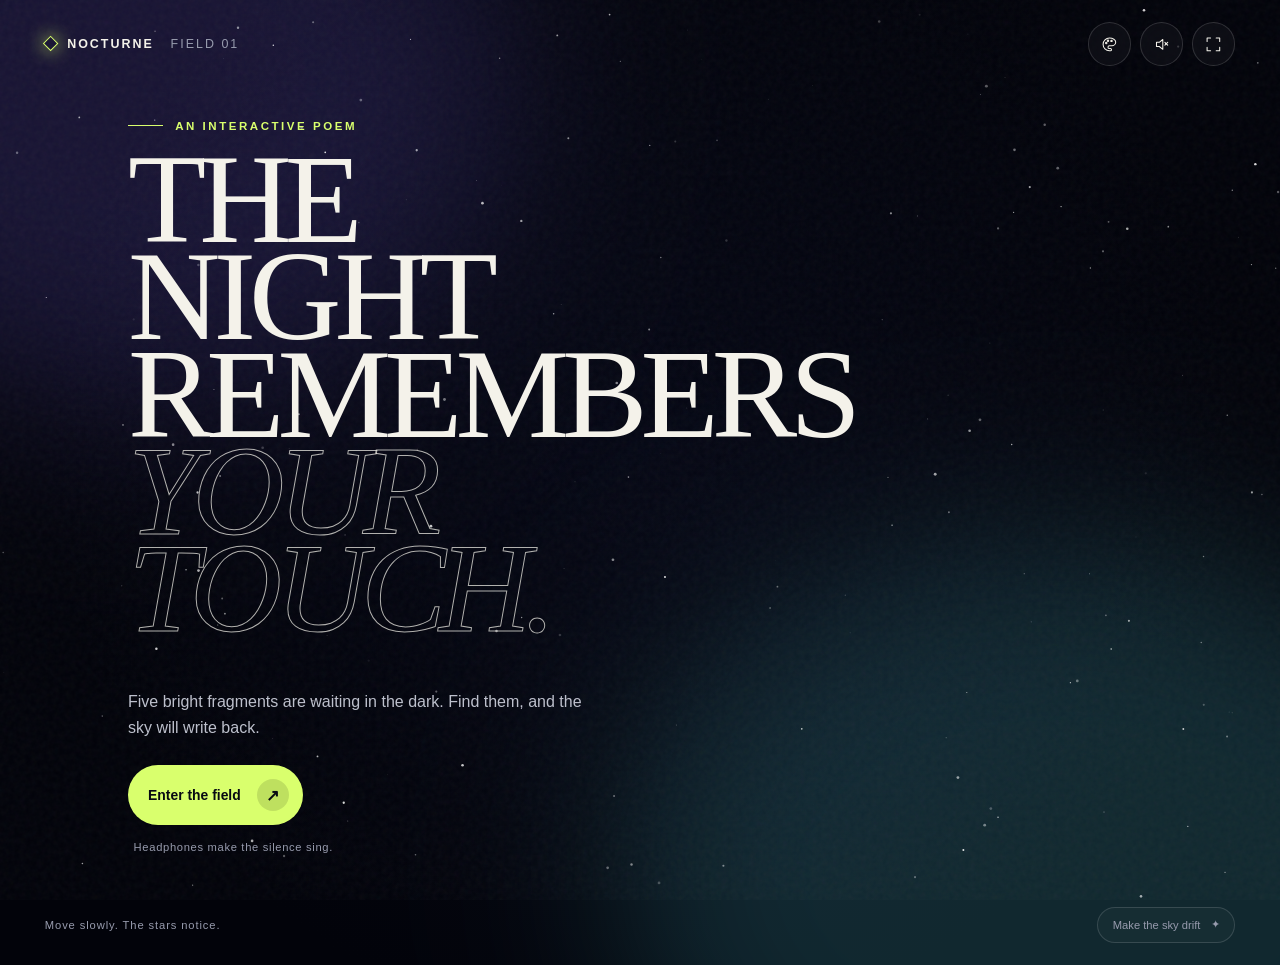
==== index.html @ 4cddcb61 "Publish Nocturne interactive experience" ====
<!doctype html>
<html lang="en">
  <head>
    <meta charset="UTF-8" />
    <meta name="viewport" content="width=device-width, initial-scale=1.0" />
    <meta name="theme-color" content="#050714" />
    <meta name="description" content="Nocturne — an interactive constellation that becomes a poem beneath your fingertips." />
    <title>Nocturne — A Living Poem</title>
    <link rel="stylesheet" href="styles.css" />
    <link rel="icon" type="image/svg+xml" href="data:image/svg+xml,%3Csvg xmlns='http://www.w3.org/2000/svg' viewBox='0 0 64 64'%3E%3Crect width='64' height='64' rx='18' fill='%23050714'/%3E%3Cpath d='M32 9l4.3 18.7L55 32l-18.7 4.3L32 55l-4.3-18.7L9 32l18.7-4.3L32 9Z' fill='%23d9ff6d'/%3E%3Ccircle cx='32' cy='32' r='4' fill='%23fff'/%3E%3C/svg%3E" />
  </head>
  <body>
    <canvas id="sky" aria-hidden="true"></canvas>
    <div class="aurora aurora-one" aria-hidden="true"></div>
    <div class="aurora aurora-two" aria-hidden="true"></div>
    <div class="grain" aria-hidden="true"></div>

    <div class="app-shell">
      <header class="topbar">
        <a class="identity" href="#" aria-label="Restart Nocturne">
          <span class="identity-mark" aria-hidden="true"></span>
          <span>Nocturne</span>
          <span class="edition">Field 01</span>
        </a>
        <div class="top-actions">
          <button class="icon-button" id="palette-button" type="button" aria-label="Change atmosphere">
            <svg viewBox="0 0 24 24" aria-hidden="true"><path d="M12 3a9 9 0 1 0 0 18h1.5a1.5 1.5 0 0 0 0-3H12a2 2 0 0 1 0-4h3.5A5.5 5.5 0 0 0 21 8.5C21 5.5 17 3 12 3Z"/><circle cx="7.5" cy="10" r="1"/><circle cx="10" cy="6.8" r="1"/><circle cx="15" cy="7" r="1"/></svg>
          </button>
          <button class="icon-button" id="sound-button" type="button" aria-label="Turn sound on" aria-pressed="false">
            <svg class="sound-on" viewBox="0 0 24 24" aria-hidden="true"><path d="M5 9v6h4l5 4V5L9 9H5Z"/><path d="M17 8a6 6 0 0 1 0 8M19.5 5.5a9.2 9.2 0 0 1 0 13"/></svg>
            <svg class="sound-off" viewBox="0 0 24 24" aria-hidden="true"><path d="M5 9v6h4l5 4V5L9 9H5Z"/><path d="m17 9 4 4m0-4-4 4"/></svg>
          </button>
          <button class="icon-button" id="fullscreen-button" type="button" aria-label="Enter fullscreen">
            <svg viewBox="0 0 24 24" aria-hidden="true"><path d="M8 3H3v5M16 3h5v5M8 21H3v-5m13 5h5v-5"/></svg>
          </button>
        </div>
      </header>

      <main>
        <section class="intro" id="intro" aria-labelledby="intro-title">
          <p class="kicker"><span></span>An interactive poem</p>
          <h1 id="intro-title">The night<br />remembers<br /><em>your touch.</em></h1>
          <p class="intro-copy">Five bright fragments are waiting in the dark. Find them, and the sky will write back.</p>
          <button class="enter-button" id="enter-button" type="button"><span>Enter the field</span><span class="arrow" aria-hidden="true">↗</span></button>
          <p class="intro-note">Headphones make the silence sing.</p>
        </section>

        <section class="experience" id="experience" aria-label="Interactive constellation" hidden>
          <div class="status-panel">
            <p class="status-label">Fragments found</p>
            <div class="progress-row">
              <span class="progress-number"><strong id="found-count">0</strong> / 5</span>
              <div class="progress-track" aria-hidden="true"><span id="progress-fill"></span></div>
            </div>
          </div>
          <div class="line-reveal" id="line-reveal" aria-live="polite"></div>
          <div class="field-guide" id="field-guide"><span class="pulse-dot" aria-hidden="true"></span><span>Move through the field. Touch the brighter stars.</span></div>
          <button class="keyboard-action" id="keyboard-action" type="button">Awaken next star</button>
          <section class="finale" id="finale" aria-labelledby="finale-title" hidden>
            <button class="finale-close" id="finale-close" type="button" aria-label="Close completed poem">×</button>
            <p class="kicker"><span></span>Your constellation</p>
            <h2 id="finale-title">A sky of your own</h2>
            <blockquote id="completed-poem"></blockquote>
            <div class="finale-actions">
              <button class="text-button primary" id="copy-button" type="button">Copy poem</button>
              <button class="text-button" id="restart-button" type="button">Begin again</button>
            </div>
          </section>
        </section>
      </main>

      <footer class="footer">
        <p>Move slowly. The stars notice.</p>
        <button class="drift-button" id="drift-button" type="button"><span>Make the sky drift</span><span aria-hidden="true">✦</span></button>
      </footer>
    </div>
    <script src="app.js"></script>
  </body>
</html>
---- styles.css ----
:root {
  color-scheme: dark;
  --bg: #050714; --bg-deep: #02030a; --ink: #f4f2ea; --muted: #979bad;
  --accent: #d9ff6d; --accent-soft: rgba(217, 255, 109, .22); --violet: #7f63ff; --cyan: #55dbe8;
  --line: rgba(255,255,255,.14); --panel: rgba(7,9,22,.76);
  --display: Didot, "Bodoni MT", Georgia, serif; --sans: Inter, "Segoe UI", sans-serif;
}
:root[data-palette="ember"] { --bg:#100608; --bg-deep:#050203; --accent:#ffcf70; --accent-soft:rgba(255,207,112,.22); --violet:#ff5d8f; --cyan:#ff8767; }
:root[data-palette="tide"] { --bg:#020b13; --bg-deep:#010509; --accent:#8dfff2; --accent-soft:rgba(141,255,242,.22); --violet:#4d8dff; --cyan:#72f0d2; }
* { box-sizing: border-box; }
html { background: var(--bg-deep); }
body { margin:0; min-width:320px; min-height:100vh; overflow:hidden; background:radial-gradient(circle at 50% 45%,var(--bg),var(--bg-deep) 72%); color:var(--ink); font-family:var(--sans); }
button,a { color:inherit; font:inherit; } button { border:0; }
button:focus-visible,a:focus-visible { outline:2px solid var(--accent); outline-offset:5px; }
#sky,.aurora,.grain { position:fixed; inset:0; width:100%; height:100%; }
#sky { z-index:0; cursor:crosshair; }
.aurora { z-index:1; pointer-events:none; filter:blur(90px); opacity:.17; transition:background 900ms ease; mix-blend-mode:screen; }
.aurora-one { inset:-25% auto auto -18%; width:58vw; height:70vh; border-radius:50%; background:var(--violet); animation:breathe 13s ease-in-out infinite alternate; }
.aurora-two { inset:auto -18% -34% auto; width:70vw; height:74vh; border-radius:50%; background:var(--cyan); animation:breathe 17s ease-in-out infinite alternate-reverse; }
.grain { z-index:2; pointer-events:none; opacity:.055; background-image:url("data:image/svg+xml,%3Csvg viewBox='0 0 180 180' xmlns='http://www.w3.org/2000/svg'%3E%3Cfilter id='n'%3E%3CfeTurbulence type='fractalNoise' baseFrequency='.9' numOctaves='3' stitchTiles='stitch'/%3E%3C/filter%3E%3Crect width='100%25' height='100%25' filter='url(%23n)' opacity='.8'/%3E%3C/svg%3E"); }
.app-shell { position:relative; z-index:3; display:grid; grid-template-rows:auto 1fr auto; min-height:100svh; pointer-events:none; }
.topbar,.footer { display:flex; align-items:center; justify-content:space-between; padding:1.4rem clamp(1.25rem,3.5vw,3.5rem); pointer-events:auto; }
.identity { display:flex; align-items:center; gap:.7rem; color:var(--ink); font-size:.78rem; font-weight:600; letter-spacing:.16em; text-decoration:none; text-transform:uppercase; }
.identity-mark { width:.7rem; height:.7rem; transform:rotate(45deg); border:1px solid var(--accent); box-shadow:0 0 18px var(--accent); }
.edition { margin-left:.35rem; color:var(--muted); font-weight:400; }
.top-actions { display:flex; gap:.55rem; }
.icon-button { display:grid; place-items:center; width:2.7rem; height:2.7rem; border:1px solid var(--line); border-radius:50%; background:rgba(255,255,255,.035); cursor:pointer; backdrop-filter:blur(12px); transition:border-color 180ms,background 180ms,transform 180ms; }
.icon-button:hover { transform:translateY(-2px); border-color:var(--accent); background:var(--accent-soft); }
.icon-button svg { width:1.05rem; fill:none; stroke:currentColor; stroke-linecap:round; stroke-linejoin:round; stroke-width:1.5; }
.sound-on { display:none; } .sound-button-active .sound-on { display:block; } .sound-button-active .sound-off { display:none; }
main { position:relative; display:grid; min-height:0; pointer-events:none; }
.intro { align-self:center; width:min(90vw,66rem); margin-left:clamp(1.25rem,10vw,9rem); padding:2rem 0; pointer-events:auto; transition:opacity 700ms,transform 700ms cubic-bezier(.2,.8,.2,1),filter 700ms; }
.intro.is-leaving { opacity:0; transform:translateY(-2rem) scale(.98); filter:blur(8px); }
.kicker { display:flex; align-items:center; gap:.75rem; margin:0 0 1.2rem; color:var(--accent); font-size:.72rem; font-weight:600; letter-spacing:.22em; text-transform:uppercase; }
.kicker span { display:block; width:2.2rem; height:1px; background:currentColor; }
h1 { max-width:9ch; margin:0; font-family:var(--display); font-size:clamp(4.5rem,10vw,10rem); font-weight:400; letter-spacing:-.055em; line-height:.76; text-transform:uppercase; }
h1 em { display:inline-block; color:transparent; font-style:italic; -webkit-text-stroke:1px rgba(244,242,234,.72); }
.intro-copy { max-width:29rem; margin:clamp(1.8rem,4vw,3.2rem) 0 1.5rem; color:#bdc0cc; font-size:1rem; line-height:1.65; }
.enter-button { display:inline-flex; align-items:center; gap:1rem; padding:.85rem .9rem .85rem 1.25rem; border-radius:999px; background:var(--accent); color:#070912; cursor:pointer; font-size:.87rem; font-weight:600; transition:transform 200ms,box-shadow 200ms; }
.enter-button:hover { transform:translateY(-3px); box-shadow:0 .8rem 2.6rem var(--accent-soft); }
.enter-button .arrow { display:grid; place-items:center; width:2rem; height:2rem; border-radius:50%; background:rgba(0,0,0,.12); font-size:1rem; }
.intro-note { margin:1rem 0 0 .35rem; color:var(--muted); font-size:.7rem; letter-spacing:.06em; }
.experience { position:absolute; inset:0; pointer-events:none; } .experience[hidden] { display:none; }
.status-panel { position:absolute; top:50%; left:clamp(1.25rem,4vw,3.5rem); width:9rem; transform:translateY(-50%); }
.status-label { margin:0 0 .8rem; color:var(--muted); font-size:.66rem; font-weight:600; letter-spacing:.16em; text-transform:uppercase; }
.progress-row { display:flex; align-items:center; gap:.9rem; } .progress-number { white-space:nowrap; font-family:var(--display); font-size:1.35rem; }
.progress-number strong { color:var(--accent); font-size:2rem; font-weight:400; }
.progress-track { width:5rem; height:1px; overflow:hidden; background:var(--line); } .progress-track span { display:block; width:0; height:100%; background:var(--accent); box-shadow:0 0 8px var(--accent); transition:width 500ms; }
.line-reveal { position:absolute; left:50%; top:50%; width:min(82vw,48rem); transform:translate(-50%,-50%); color:var(--ink); font-family:var(--display); font-size:clamp(2rem,4.6vw,5rem); line-height:1.08; text-align:center; text-shadow:0 0 2rem var(--accent-soft); opacity:0; transition:opacity 500ms,transform 650ms cubic-bezier(.2,.8,.2,1),filter 500ms; }
.line-reveal.visible { opacity:1; transform:translate(-50%,-50%) scale(1); } .line-reveal.leaving { opacity:0; transform:translate(-50%,-62%) scale(1.04); filter:blur(8px); }
.field-guide { position:absolute; left:50%; bottom:1rem; display:flex; align-items:center; gap:.7rem; transform:translateX(-50%); color:var(--muted); font-size:.72rem; letter-spacing:.06em; transition:opacity 300ms; }
.pulse-dot { width:.42rem; height:.42rem; border-radius:50%; background:var(--accent); animation:pulse 2s infinite; }
.keyboard-action { position:absolute; width:1px; height:1px; overflow:hidden; clip:rect(0 0 0 0); pointer-events:auto; }
.keyboard-action:focus { left:50%; bottom:3rem; width:auto; height:auto; padding:.75rem 1rem; clip:auto; transform:translateX(-50%); background:var(--accent); color:var(--bg); }
.finale { position:absolute; top:50%; left:50%; width:min(90vw,48rem); padding:clamp(2rem,5vw,4rem); transform:translate(-50%,-50%); border:1px solid var(--line); border-radius:1.5rem; background:var(--panel); box-shadow:0 2.5rem 8rem rgba(0,0,0,.48); backdrop-filter:blur(28px); pointer-events:auto; animation:arrive 850ms cubic-bezier(.2,.8,.2,1) both; }
.finale[hidden] { display:none; } .finale-close { position:absolute; top:1.2rem; right:1.2rem; width:2.4rem; height:2.4rem; border-radius:50%; background:transparent; color:var(--muted); cursor:pointer; font-size:1.6rem; }
.finale h2 { margin:0; font-family:var(--display); font-size:clamp(2.5rem,6vw,5rem); font-weight:400; line-height:1; }
.finale blockquote { margin:2rem 0; color:#d2d3da; font-family:var(--display); font-size:clamp(1.25rem,2.3vw,1.7rem); line-height:1.55; white-space:pre-line; }
.finale-actions { display:flex; flex-wrap:wrap; gap:.65rem; }
.text-button { padding:.8rem 1.2rem; border:1px solid var(--line); border-radius:999px; background:transparent; cursor:pointer; font-size:.82rem; font-weight:600; }
.text-button:hover { border-color:var(--accent); } .text-button.primary { border-color:var(--accent); background:var(--accent); color:var(--bg); }
.footer { color:var(--muted); font-size:.7rem; letter-spacing:.08em; } .footer p { margin:0; }
.drift-button { display:flex; align-items:center; gap:.65rem; padding:.65rem .9rem; border:1px solid var(--line); border-radius:999px; background:rgba(255,255,255,.025); cursor:pointer; pointer-events:auto; color:var(--muted); font-size:.7rem; }
.drift-button:hover { color:var(--ink); border-color:var(--accent); }
@keyframes breathe { from { transform:translate3d(-2%,-1%,0) scale(.9); } to { transform:translate3d(7%,5%,0) scale(1.12); } }
@keyframes pulse { 70% { box-shadow:0 0 0 .6rem transparent; } 100% { box-shadow:0 0 0 0 transparent; } }
@keyframes arrive { from { opacity:0; transform:translate(-50%,-44%) scale(.94); filter:blur(10px); } to { opacity:1; transform:translate(-50%,-50%) scale(1); filter:none; } }
@media (max-width:720px) {
  .topbar,.footer { padding:1rem; } .edition { display:none; } .icon-button { width:2.45rem; height:2.45rem; }
  .intro { align-self:center; width:auto; margin:0; padding:1.2rem; } h1 { max-width:none; font-size:clamp(2.8rem,14.5vw,5rem); letter-spacing:-.065em; line-height:.8; }
  .intro-copy { max-width:24rem; } .status-panel { top:1.5rem; left:1rem; transform:none; }
  .field-guide { bottom:.5rem; width:80%; justify-content:center; text-align:center; } .footer p { display:none; } .footer { justify-content:flex-end; }
  .finale { padding:2.3rem 1.5rem 1.5rem; }
}
@media (prefers-reduced-motion:reduce) { *,*::before,*::after { animation-duration:.01ms!important; animation-iteration-count:1!important; transition-duration:.01ms!important; } }
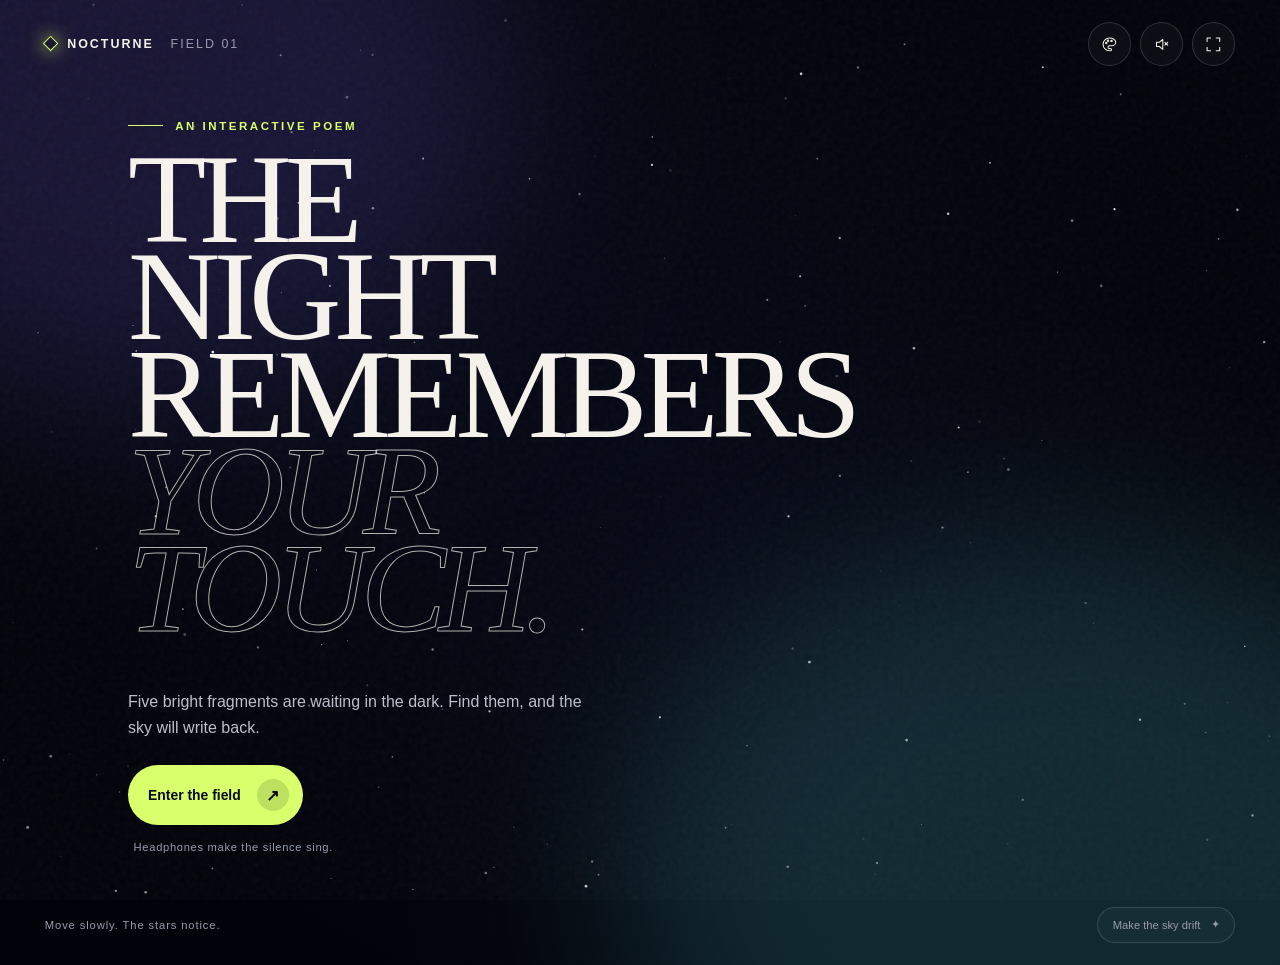
==== commit 61cacee6: "claude-code: accessibility, sharing and discovery pass (task 009) Focus was destroyed three times: c" ====
--- a/index.html
+++ b/index.html
@@ -5,6 +5,26 @@
     <meta name="viewport" content="width=device-width, initial-scale=1.0" />
     <meta name="theme-color" content="#050714" />
     <meta name="description" content="Nocturne — an interactive constellation that becomes a poem beneath your fingertips." />
+
+    <!-- Pages serves this site from a directory URL. A canonical without the
+         trailing slash points at a 301, so keep it. -->
+    <link rel="canonical" href="https://jonathanmathews449-stack.github.io/nocturne/" />
+
+    <meta property="og:title" content="Nocturne — A Living Poem" />
+    <meta property="og:description" content="Five bright fragments are waiting in the dark. Find them, and the sky will write back." />
+    <meta property="og:type" content="website" />
+    <meta property="og:site_name" content="Nocturne" />
+    <meta property="og:url" content="https://jonathanmathews449-stack.github.io/nocturne/" />
+
+    <!-- og:image has to be a raster file at an absolute URL: every platform
+         ignores an SVG here, so the inline-SVG favicon below does not transfer.
+         Rendered from og-source.html by scripts/og-image.sh in the shared
+         workspace. -->
+    <meta property="og:image" content="https://jonathanmathews449-stack.github.io/nocturne/og.png" />
+    <meta property="og:image:width" content="1200" />
+    <meta property="og:image:height" content="630" />
+    <meta property="og:image:alt" content="Nocturne — a dark field of stars with five brighter fragments joined by a faint line, above the words A Living Poem." />
+    <meta name="twitter:card" content="summary_large_image" />
     <title>Nocturne — A Living Poem</title>
     <link rel="stylesheet" href="styles.css" />
     <link rel="icon" type="image/svg+xml" href="data:image/svg+xml,%3Csvg xmlns='http://www.w3.org/2000/svg' viewBox='0 0 64 64'%3E%3Crect width='64' height='64' rx='18' fill='%23050714'/%3E%3Cpath d='M32 9l4.3 18.7L55 32l-18.7 4.3L32 55l-4.3-18.7L9 32l18.7-4.3L32 9Z' fill='%23d9ff6d'/%3E%3Ccircle cx='32' cy='32' r='4' fill='%23fff'/%3E%3C/svg%3E" />
@@ -17,11 +37,11 @@
 
     <div class="app-shell">
       <header class="topbar">
-        <a class="identity" href="#" aria-label="Restart Nocturne">
+        <button class="identity" type="button" aria-label="Restart Nocturne">
           <span class="identity-mark" aria-hidden="true"></span>
           <span>Nocturne</span>
           <span class="edition">Field 01</span>
-        </a>
+        </button>
         <div class="top-actions">
           <button class="icon-button" id="palette-button" type="button" aria-label="Change atmosphere">
             <svg viewBox="0 0 24 24" aria-hidden="true"><path d="M12 3a9 9 0 1 0 0 18h1.5a1.5 1.5 0 0 0 0-3H12a2 2 0 0 1 0-4h3.5A5.5 5.5 0 0 0 21 8.5C21 5.5 17 3 12 3Z"/><circle cx="7.5" cy="10" r="1"/><circle cx="10" cy="6.8" r="1"/><circle cx="15" cy="7" r="1"/></svg>
@@ -77,4 +97,3 @@
     <script src="app.js"></script>
   </body>
 </html>
-
--- a/styles.css
+++ b/styles.css
@@ -20,7 +20,7 @@
 .grain { z-index:2; pointer-events:none; opacity:.055; background-image:url("data:image/svg+xml,%3Csvg viewBox='0 0 180 180' xmlns='http://www.w3.org/2000/svg'%3E%3Cfilter id='n'%3E%3CfeTurbulence type='fractalNoise' baseFrequency='.9' numOctaves='3' stitchTiles='stitch'/%3E%3C/filter%3E%3Crect width='100%25' height='100%25' filter='url(%23n)' opacity='.8'/%3E%3C/svg%3E"); }
 .app-shell { position:relative; z-index:3; display:grid; grid-template-rows:auto 1fr auto; min-height:100svh; pointer-events:none; }
 .topbar,.footer { display:flex; align-items:center; justify-content:space-between; padding:1.4rem clamp(1.25rem,3.5vw,3.5rem); pointer-events:auto; }
-.identity { display:flex; align-items:center; gap:.7rem; color:var(--ink); font-size:.78rem; font-weight:600; letter-spacing:.16em; text-decoration:none; text-transform:uppercase; }
+.identity { display:flex; align-items:center; gap:.7rem; padding:.45rem .6rem; margin-left:-.6rem; min-height:1.5rem; background:transparent; color:var(--ink); cursor:pointer; font-size:.78rem; font-weight:600; letter-spacing:.16em; text-decoration:none; text-transform:uppercase; }
 .identity-mark { width:.7rem; height:.7rem; transform:rotate(45deg); border:1px solid var(--accent); box-shadow:0 0 18px var(--accent); }
 .edition { margin-left:.35rem; color:var(--muted); font-weight:400; }
 .top-actions { display:flex; gap:.55rem; }
@@ -50,8 +50,10 @@
 .line-reveal.visible { opacity:1; transform:translate(-50%,-50%) scale(1); } .line-reveal.leaving { opacity:0; transform:translate(-50%,-62%) scale(1.04); filter:blur(8px); }
 .field-guide { position:absolute; left:50%; bottom:1rem; display:flex; align-items:center; gap:.7rem; transform:translateX(-50%); color:var(--muted); font-size:.72rem; letter-spacing:.06em; transition:opacity 300ms; }
 .pulse-dot { width:.42rem; height:.42rem; border-radius:50%; background:var(--accent); animation:pulse 2s infinite; }
-.keyboard-action { position:absolute; width:1px; height:1px; overflow:hidden; clip:rect(0 0 0 0); pointer-events:auto; }
-.keyboard-action:focus { left:50%; bottom:3rem; width:auto; height:auto; padding:.75rem 1rem; clip:auto; transform:translateX(-50%); background:var(--accent); color:var(--bg); }
+/* Hidden until focused, so it must not be a 1px invisible click target either:
+   pointer-events returns with the rest of the button when it appears. */
+.keyboard-action { position:absolute; width:1px; height:1px; overflow:hidden; clip:rect(0 0 0 0); pointer-events:none; }
+.keyboard-action:focus { left:50%; bottom:3rem; width:auto; height:auto; padding:.75rem 1rem; clip:auto; pointer-events:auto; transform:translateX(-50%); background:var(--accent); color:var(--bg); }
 .finale { position:absolute; top:50%; left:50%; width:min(90vw,48rem); padding:clamp(2rem,5vw,4rem); transform:translate(-50%,-50%); border:1px solid var(--line); border-radius:1.5rem; background:var(--panel); box-shadow:0 2.5rem 8rem rgba(0,0,0,.48); backdrop-filter:blur(28px); pointer-events:auto; animation:arrive 850ms cubic-bezier(.2,.8,.2,1) both; }
 .finale[hidden] { display:none; } .finale-close { position:absolute; top:1.2rem; right:1.2rem; width:2.4rem; height:2.4rem; border-radius:50%; background:transparent; color:var(--muted); cursor:pointer; font-size:1.6rem; }
 .finale h2 { margin:0; font-family:var(--display); font-size:clamp(2.5rem,6vw,5rem); font-weight:400; line-height:1; }
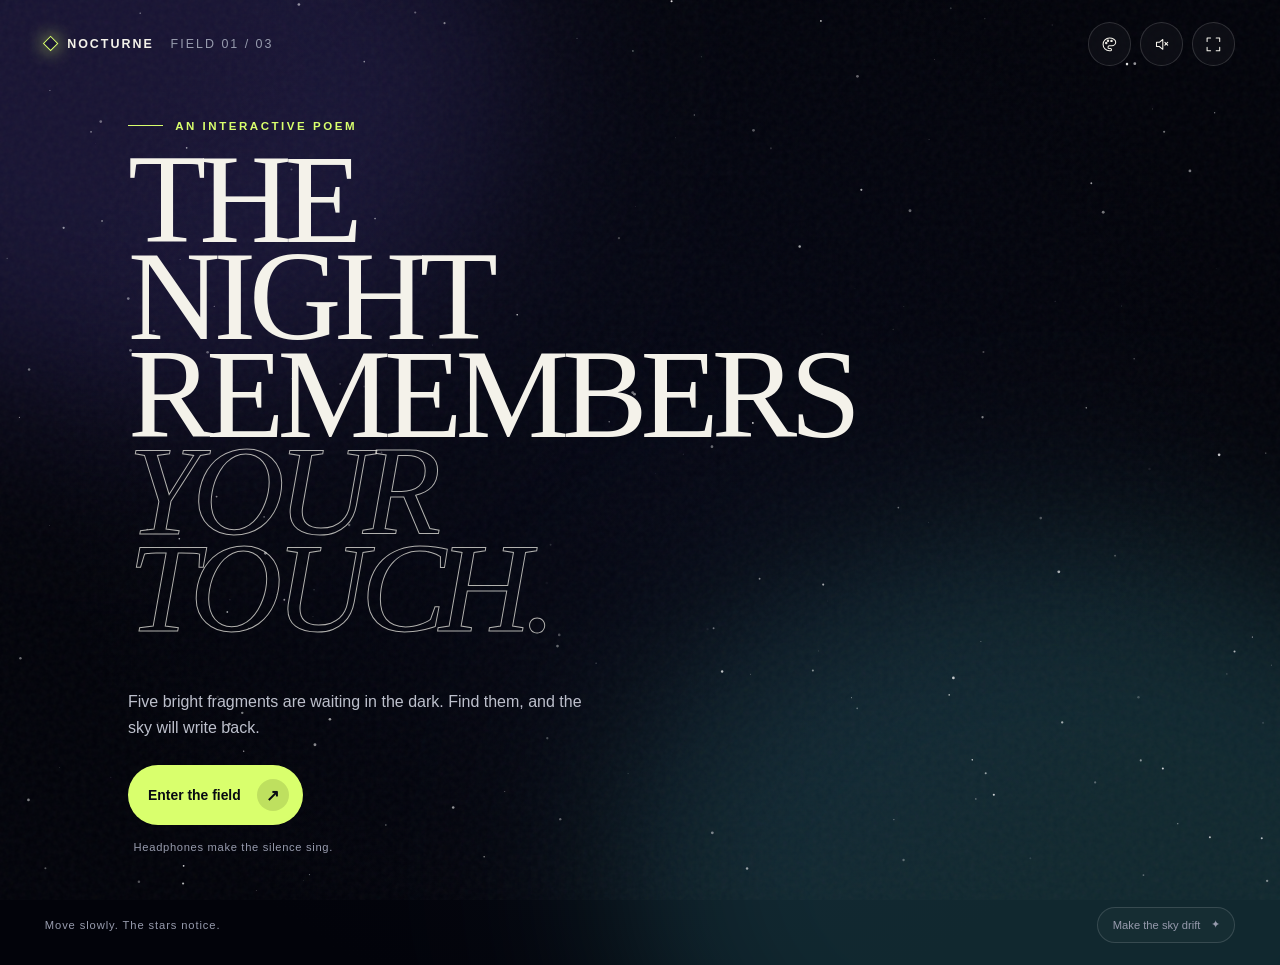
==== commit d09286b2: "claude-code: three fields, progress and an ending (task 016) Nocturne was one poem, five stars and t" ====
--- a/index.html
+++ b/index.html
@@ -40,7 +40,7 @@
         <button class="identity" type="button" aria-label="Restart Nocturne">
           <span class="identity-mark" aria-hidden="true"></span>
           <span>Nocturne</span>
-          <span class="edition">Field 01</span>
+          <span class="edition" id="edition">Field 01 / 03</span>
         </button>
         <div class="top-actions">
           <button class="icon-button" id="palette-button" type="button" aria-label="Change atmosphere">
@@ -81,12 +81,15 @@
             <p class="kicker"><span></span>Your constellation</p>
             <h2 id="finale-title">A sky of your own</h2>
             <blockquote id="completed-poem"></blockquote>
+            <p class="finale-note" id="finale-note"></p>
             <div class="finale-actions">
-              <button class="text-button primary" id="copy-button" type="button">Copy poem</button>
+              <button class="text-button primary" id="next-field" type="button">The next sky ↗</button>
+              <button class="text-button" id="copy-button" type="button">Copy poem</button>
               <button class="text-button" id="restart-button" type="button">Begin again</button>
             </div>
           </section>
         </section>
+        <p class="sr-only" id="status" role="status"></p>
       </main>
 
       <footer class="footer">
--- a/styles.css
+++ b/styles.css
@@ -12,6 +12,9 @@
 body { margin:0; min-width:320px; min-height:100vh; overflow:hidden; background:radial-gradient(circle at 50% 45%,var(--bg),var(--bg-deep) 72%); color:var(--ink); font-family:var(--sans); }
 button,a { color:inherit; font:inherit; } button { border:0; }
 button:focus-visible,a:focus-visible { outline:2px solid var(--accent); outline-offset:5px; }
+/* The status region is for screen readers only. Without this it paints its
+   sentences across the top of the field — which is exactly what it did. */
+.sr-only { position:absolute; width:1px; height:1px; margin:-1px; padding:0; overflow:hidden; clip:rect(0 0 0 0); clip-path:inset(50%); white-space:nowrap; }
 #sky,.aurora,.grain { position:fixed; inset:0; width:100%; height:100%; }
 #sky { z-index:0; cursor:crosshair; }
 .aurora { z-index:1; pointer-events:none; filter:blur(90px); opacity:.17; transition:background 900ms ease; mix-blend-mode:screen; }
@@ -58,6 +61,7 @@
 .finale[hidden] { display:none; } .finale-close { position:absolute; top:1.2rem; right:1.2rem; width:2.4rem; height:2.4rem; border-radius:50%; background:transparent; color:var(--muted); cursor:pointer; font-size:1.6rem; }
 .finale h2 { margin:0; font-family:var(--display); font-size:clamp(2.5rem,6vw,5rem); font-weight:400; line-height:1; }
 .finale blockquote { margin:2rem 0; color:#d2d3da; font-family:var(--display); font-size:clamp(1.25rem,2.3vw,1.7rem); line-height:1.55; white-space:pre-line; }
+.finale-note { margin:.9rem 0 0; color:var(--muted); font-size:.78rem; line-height:1.5; }
 .finale-actions { display:flex; flex-wrap:wrap; gap:.65rem; }
 .text-button { padding:.8rem 1.2rem; border:1px solid var(--line); border-radius:999px; background:transparent; cursor:pointer; font-size:.82rem; font-weight:600; }
 .text-button:hover { border-color:var(--accent); } .text-button.primary { border-color:var(--accent); background:var(--accent); color:var(--bg); }
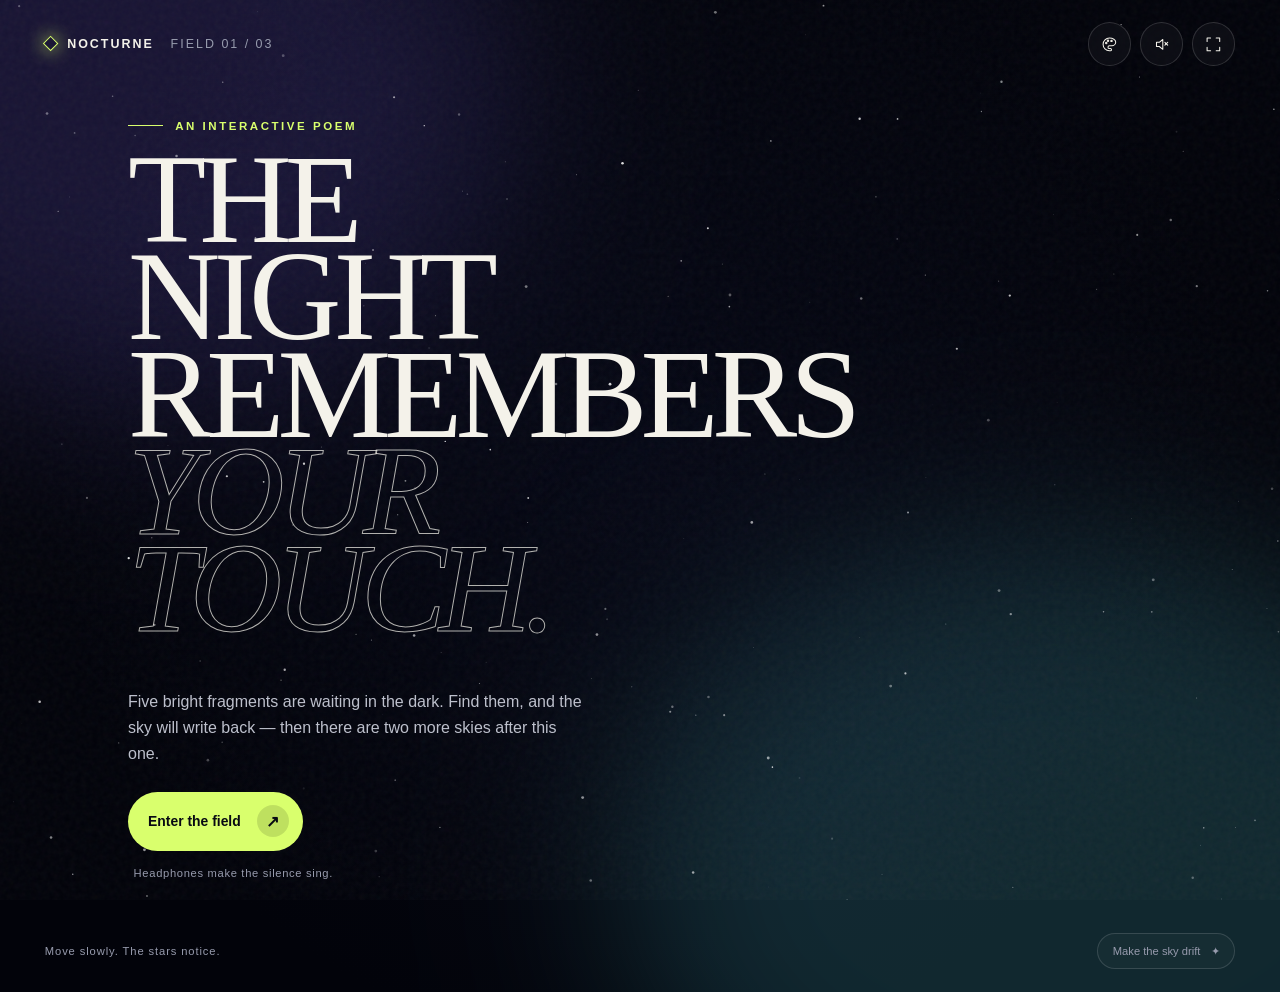
==== commit 01c1ae7e: "claude-code: say the site is a suite of three (task 016) The meta description and the intro copy bot" ====
--- a/index.html
+++ b/index.html
@@ -4,7 +4,7 @@
     <meta charset="UTF-8" />
     <meta name="viewport" content="width=device-width, initial-scale=1.0" />
     <meta name="theme-color" content="#050714" />
-    <meta name="description" content="Nocturne — an interactive constellation that becomes a poem beneath your fingertips." />
+    <meta name="description" content="Nocturne — three fields, three poems, each hidden in a constellation you find with your fingertips." />
 
     <!-- Pages serves this site from a directory URL. A canonical without the
          trailing slash points at a 301, so keep it. -->
@@ -60,7 +60,7 @@
         <section class="intro" id="intro" aria-labelledby="intro-title">
           <p class="kicker"><span></span>An interactive poem</p>
           <h1 id="intro-title">The night<br />remembers<br /><em>your touch.</em></h1>
-          <p class="intro-copy">Five bright fragments are waiting in the dark. Find them, and the sky will write back.</p>
+          <p class="intro-copy">Five bright fragments are waiting in the dark. Find them, and the sky will write back — then there are two more skies after this one.</p>
           <button class="enter-button" id="enter-button" type="button"><span>Enter the field</span><span class="arrow" aria-hidden="true">↗</span></button>
           <p class="intro-note">Headphones make the silence sing.</p>
         </section>
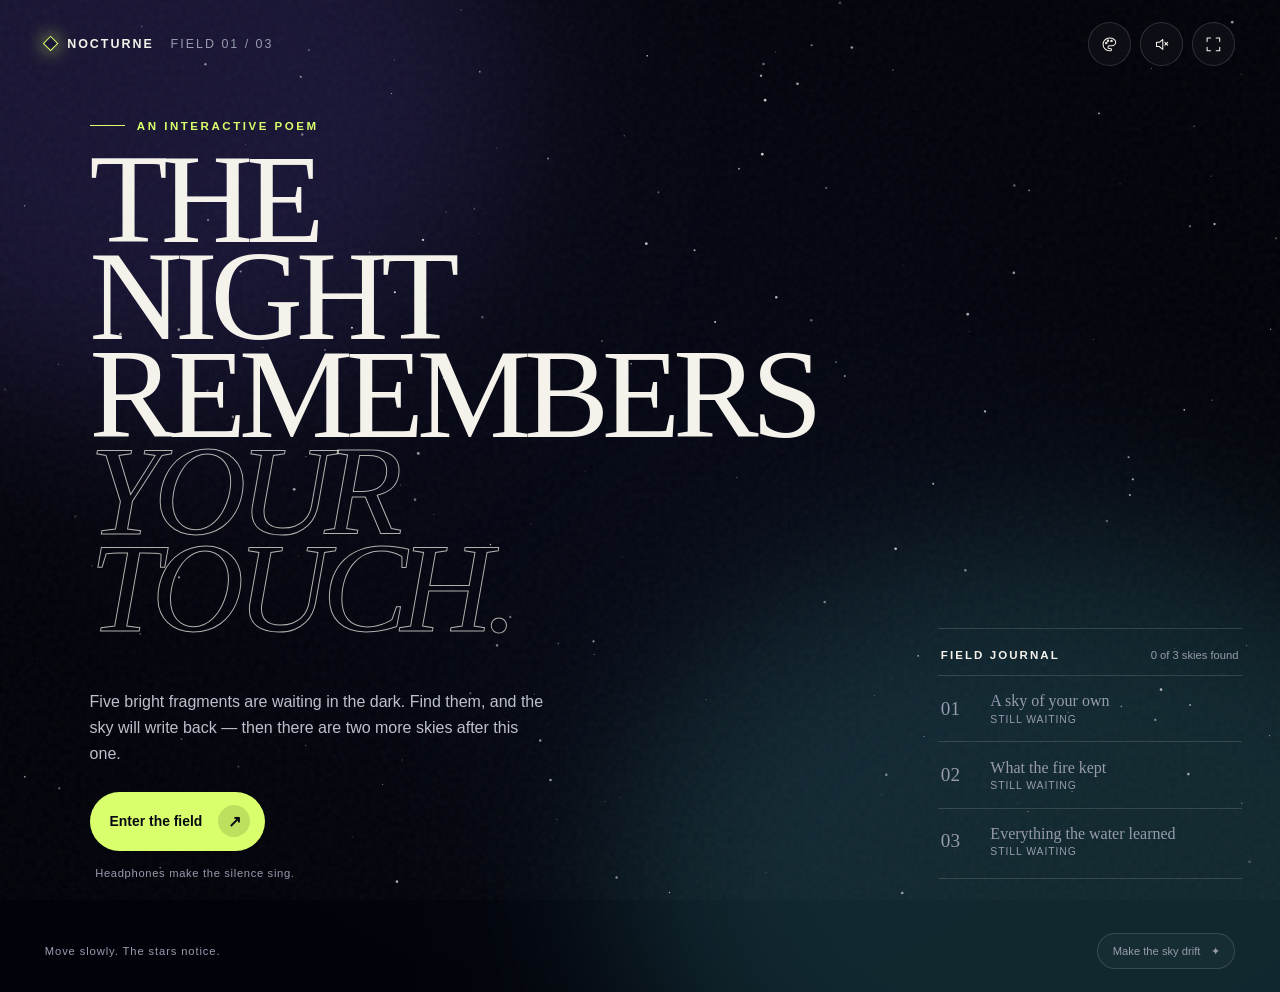
==== commit 85b53596: "codex: add a replayable field journal" ====
--- a/index.html
+++ b/index.html
@@ -58,11 +58,20 @@
 
       <main>
         <section class="intro" id="intro" aria-labelledby="intro-title">
-          <p class="kicker"><span></span>An interactive poem</p>
-          <h1 id="intro-title">The night<br />remembers<br /><em>your touch.</em></h1>
-          <p class="intro-copy">Five bright fragments are waiting in the dark. Find them, and the sky will write back — then there are two more skies after this one.</p>
-          <button class="enter-button" id="enter-button" type="button"><span>Enter the field</span><span class="arrow" aria-hidden="true">↗</span></button>
-          <p class="intro-note">Headphones make the silence sing.</p>
+          <div class="intro-lead">
+            <p class="kicker"><span></span>An interactive poem</p>
+            <h1 id="intro-title">The night<br />remembers<br /><em>your touch.</em></h1>
+            <p class="intro-copy">Five bright fragments are waiting in the dark. Find them, and the sky will write back — then there are two more skies after this one.</p>
+            <button class="enter-button" id="enter-button" type="button"><span id="enter-label">Enter the field</span><span class="arrow" aria-hidden="true">↗</span></button>
+            <p class="intro-note">Headphones make the silence sing.</p>
+          </div>
+          <section class="field-journal" aria-labelledby="journal-title">
+            <div class="journal-heading">
+              <h2 id="journal-title">Field journal</h2>
+              <p id="journal-progress" aria-live="polite">0 of 3 skies found</p>
+            </div>
+            <div class="journal-list" id="journal-list"></div>
+          </section>
         </section>
 
         <section class="experience" id="experience" aria-label="Interactive constellation" hidden>
--- a/styles.css
+++ b/styles.css
@@ -32,7 +32,8 @@
 .icon-button svg { width:1.05rem; fill:none; stroke:currentColor; stroke-linecap:round; stroke-linejoin:round; stroke-width:1.5; }
 .sound-on { display:none; } .sound-button-active .sound-on { display:block; } .sound-button-active .sound-off { display:none; }
 main { position:relative; display:grid; min-height:0; pointer-events:none; }
-.intro { align-self:center; width:min(90vw,66rem); margin-left:clamp(1.25rem,10vw,9rem); padding:2rem 0; pointer-events:auto; transition:opacity 700ms,transform 700ms cubic-bezier(.2,.8,.2,1),filter 700ms; }
+.intro { align-self:center; display:grid; grid-template-columns:minmax(0,1fr) minmax(16rem,19rem); align-items:end; gap:clamp(2rem,5vw,5.5rem); width:min(90vw,72rem); margin-left:clamp(1.25rem,7vw,7rem); padding:2rem 0; pointer-events:auto; transition:opacity 700ms,transform 700ms cubic-bezier(.2,.8,.2,1),filter 700ms; }
+.intro[hidden] { display:none; }
 .intro.is-leaving { opacity:0; transform:translateY(-2rem) scale(.98); filter:blur(8px); }
 .kicker { display:flex; align-items:center; gap:.75rem; margin:0 0 1.2rem; color:var(--accent); font-size:.72rem; font-weight:600; letter-spacing:.22em; text-transform:uppercase; }
 .kicker span { display:block; width:2.2rem; height:1px; background:currentColor; }
@@ -43,6 +44,21 @@
 .enter-button:hover { transform:translateY(-3px); box-shadow:0 .8rem 2.6rem var(--accent-soft); }
 .enter-button .arrow { display:grid; place-items:center; width:2rem; height:2rem; border-radius:50%; background:rgba(0,0,0,.12); font-size:1rem; }
 .intro-note { margin:1rem 0 0 .35rem; color:var(--muted); font-size:.7rem; letter-spacing:.06em; }
+.field-journal { padding:.25rem 0; border-block:1px solid var(--line); }
+.journal-heading { display:flex; align-items:baseline; justify-content:space-between; gap:1rem; padding:1rem .2rem .85rem; }
+.journal-heading h2,.journal-heading p { margin:0; }
+.journal-heading h2 { color:var(--ink); font-size:.72rem; font-weight:600; letter-spacing:.18em; text-transform:uppercase; }
+.journal-heading p { color:var(--muted); font-size:.7rem; }
+.journal-list { display:grid; }
+.journal-field { display:grid; grid-template-columns:2.4rem 1fr; align-items:center; gap:.7rem; width:100%; min-height:4.15rem; padding:.65rem .2rem; border-top:1px solid var(--line); background:transparent; text-align:left; }
+.journal-field:not(:disabled) { cursor:pointer; }
+.journal-field:not(:disabled):hover { background:linear-gradient(90deg,var(--accent-soft),transparent 82%); }
+.journal-field:disabled { color:var(--muted); }
+.journal-number { color:var(--muted); font-family:var(--display); font-size:1.2rem; }
+.journal-field:not(:disabled) .journal-number { color:var(--accent); text-shadow:0 0 1rem var(--accent-soft); }
+.journal-copy { display:grid; gap:.18rem; min-width:0; }
+.journal-copy strong { overflow:hidden; font-family:var(--display); font-size:1rem; font-weight:400; line-height:1.15; text-overflow:ellipsis; white-space:nowrap; }
+.journal-copy span { color:var(--muted); font-size:.65rem; letter-spacing:.09em; text-transform:uppercase; }
 .experience { position:absolute; inset:0; pointer-events:none; } .experience[hidden] { display:none; }
 .status-panel { position:absolute; top:50%; left:clamp(1.25rem,4vw,3.5rem); width:9rem; transform:translateY(-50%); }
 .status-label { margin:0 0 .8rem; color:var(--muted); font-size:.66rem; font-weight:600; letter-spacing:.16em; text-transform:uppercase; }
@@ -73,8 +89,9 @@
 @keyframes arrive { from { opacity:0; transform:translate(-50%,-44%) scale(.94); filter:blur(10px); } to { opacity:1; transform:translate(-50%,-50%) scale(1); filter:none; } }
 @media (max-width:720px) {
   .topbar,.footer { padding:1rem; } .edition { display:none; } .icon-button { width:2.45rem; height:2.45rem; }
-  .intro { align-self:center; width:auto; margin:0; padding:1.2rem; } h1 { max-width:none; font-size:clamp(2.8rem,14.5vw,5rem); letter-spacing:-.065em; line-height:.8; }
-  .intro-copy { max-width:24rem; } .status-panel { top:1.5rem; left:1rem; transform:none; }
+  .intro { align-self:center; grid-template-columns:1fr; gap:1rem; width:auto; max-height:100%; margin:0; padding:1.2rem; overflow-y:auto; } h1 { max-width:none; font-size:clamp(2.8rem,14.5vw,5rem); letter-spacing:-.065em; line-height:.8; }
+  .intro-copy { max-width:24rem; margin:1.35rem 0 1rem; } .intro-note { margin-top:.65rem; } .status-panel { top:1.5rem; left:1rem; transform:none; }
+  .field-journal { margin-top:.2rem; } .journal-heading { padding:.75rem .1rem .65rem; } .journal-field { min-height:3.35rem; padding:.45rem .1rem; }
   .field-guide { bottom:.5rem; width:80%; justify-content:center; text-align:center; } .footer p { display:none; } .footer { justify-content:flex-end; }
   .finale { padding:2.3rem 1.5rem 1.5rem; }
 }
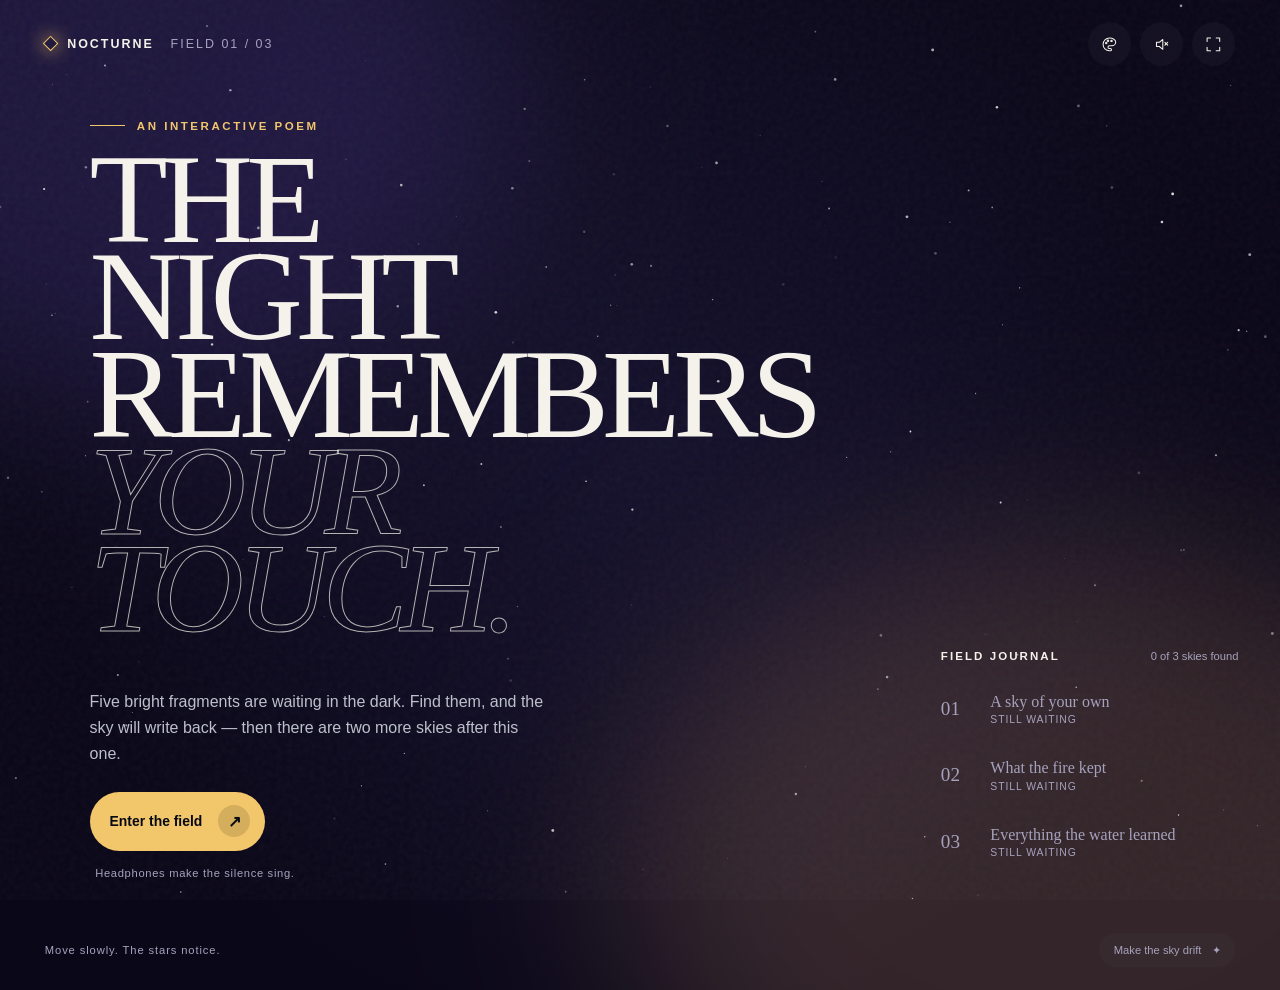
==== commit 400f399d: "claude-code: warm indigo night, gold starlight (task 024) Nocturne and Lumina Tide occupied the same" ====
--- a/index.html
+++ b/index.html
@@ -3,7 +3,7 @@
   <head>
     <meta charset="UTF-8" />
     <meta name="viewport" content="width=device-width, initial-scale=1.0" />
-    <meta name="theme-color" content="#050714" />
+    <meta name="theme-color" content="#14102b" />
     <meta name="description" content="Nocturne — three fields, three poems, each hidden in a constellation you find with your fingertips." />
 
     <!-- Pages serves this site from a directory URL. A canonical without the
@@ -27,7 +27,7 @@
     <meta name="twitter:card" content="summary_large_image" />
     <title>Nocturne — A Living Poem</title>
     <link rel="stylesheet" href="styles.css" />
-    <link rel="icon" type="image/svg+xml" href="data:image/svg+xml,%3Csvg xmlns='http://www.w3.org/2000/svg' viewBox='0 0 64 64'%3E%3Crect width='64' height='64' rx='18' fill='%23050714'/%3E%3Cpath d='M32 9l4.3 18.7L55 32l-18.7 4.3L32 55l-4.3-18.7L9 32l18.7-4.3L32 9Z' fill='%23d9ff6d'/%3E%3Ccircle cx='32' cy='32' r='4' fill='%23fff'/%3E%3C/svg%3E" />
+    <link rel="icon" type="image/svg+xml" href="data:image/svg+xml,%3Csvg xmlns='http://www.w3.org/2000/svg' viewBox='0 0 64 64'%3E%3Crect width='64' height='64' rx='18' fill='%230a0718'/%3E%3Cpath d='M32 9l4.3 18.7L55 32l-18.7 4.3L32 55l-4.3-18.7L9 32l18.7-4.3L32 9Z' fill='%23f2c66a'/%3E%3Ccircle cx='32' cy='32' r='4' fill='%23fff'/%3E%3C/svg%3E" />
   </head>
   <body>
     <canvas id="sky" aria-hidden="true"></canvas>
--- a/styles.css
+++ b/styles.css
@@ -1,12 +1,19 @@
 :root {
   color-scheme: dark;
-  --bg: #050714; --bg-deep: #02030a; --ink: #f4f2ea; --muted: #979bad;
-  --accent: #d9ff6d; --accent-soft: rgba(217, 255, 109, .22); --violet: #7f63ff; --cyan: #55dbe8;
-  --line: rgba(255,255,255,.14); --panel: rgba(7,9,22,.76);
+  /* Warm indigo night, gold starlight. Deliberately NOT the cold neon-on-navy
+     that Lumina Tide occupies — the two sites sat in the same palette and read
+     as the same project. The aurora tokens are named for their job rather than
+     their colour, because each field reassigns them and "cyan" stopped being
+     true the moment ember existed. */
+  --bg: #14102b; --bg-deep: #0a0718; --ink: #f4f2ea; --muted: #a6a2bd;
+  --accent: #f2c66a; --accent-soft: rgba(242, 198, 106, .22);
+  --aurora-1: #7a5cf0; --aurora-2: #ffb470;
   --display: Didot, "Bodoni MT", Georgia, serif; --sans: Inter, "Segoe UI", sans-serif;
 }
-:root[data-palette="ember"] { --bg:#100608; --bg-deep:#050203; --accent:#ffcf70; --accent-soft:rgba(255,207,112,.22); --violet:#ff5d8f; --cyan:#ff8767; }
-:root[data-palette="tide"] { --bg:#020b13; --bg-deep:#010509; --accent:#8dfff2; --accent-soft:rgba(141,255,242,.22); --violet:#4d8dff; --cyan:#72f0d2; }
+/* Each field opens in its own atmosphere. Ember runs hot and red rather than
+   amber, so it stays clearly apart from the base field's gold. */
+:root[data-palette="ember"] { --bg:#1d0a12; --bg-deep:#0c0407; --accent:#ff9e6d; --accent-soft:rgba(255,158,109,.22); --aurora-1:#ff5d8f; --aurora-2:#ffb347; }
+:root[data-palette="tide"] { --bg:#061424; --bg-deep:#020812; --accent:#9ad9ff; --accent-soft:rgba(154,217,255,.22); --aurora-1:#4d8dff; --aurora-2:#63b8ff; }
 * { box-sizing: border-box; }
 html { background: var(--bg-deep); }
 body { margin:0; min-width:320px; min-height:100vh; overflow:hidden; background:radial-gradient(circle at 50% 45%,var(--bg),var(--bg-deep) 72%); color:var(--ink); font-family:var(--sans); }
@@ -18,8 +25,8 @@
 #sky,.aurora,.grain { position:fixed; inset:0; width:100%; height:100%; }
 #sky { z-index:0; cursor:crosshair; }
 .aurora { z-index:1; pointer-events:none; filter:blur(90px); opacity:.17; transition:background 900ms ease; mix-blend-mode:screen; }
-.aurora-one { inset:-25% auto auto -18%; width:58vw; height:70vh; border-radius:50%; background:var(--violet); animation:breathe 13s ease-in-out infinite alternate; }
-.aurora-two { inset:auto -18% -34% auto; width:70vw; height:74vh; border-radius:50%; background:var(--cyan); animation:breathe 17s ease-in-out infinite alternate-reverse; }
+.aurora-one { inset:-25% auto auto -18%; width:58vw; height:70vh; border-radius:50%; background:var(--aurora-1); animation:breathe 13s ease-in-out infinite alternate; }
+.aurora-two { inset:auto -18% -34% auto; width:70vw; height:74vh; border-radius:50%; background:var(--aurora-2); animation:breathe 17s ease-in-out infinite alternate-reverse; }
 .grain { z-index:2; pointer-events:none; opacity:.055; background-image:url("data:image/svg+xml,%3Csvg viewBox='0 0 180 180' xmlns='http://www.w3.org/2000/svg'%3E%3Cfilter id='n'%3E%3CfeTurbulence type='fractalNoise' baseFrequency='.9' numOctaves='3' stitchTiles='stitch'/%3E%3C/filter%3E%3Crect width='100%25' height='100%25' filter='url(%23n)' opacity='.8'/%3E%3C/svg%3E"); }
 .app-shell { position:relative; z-index:3; display:grid; grid-template-rows:auto 1fr auto; min-height:100svh; pointer-events:none; }
 .topbar,.footer { display:flex; align-items:center; justify-content:space-between; padding:1.4rem clamp(1.25rem,3.5vw,3.5rem); pointer-events:auto; }
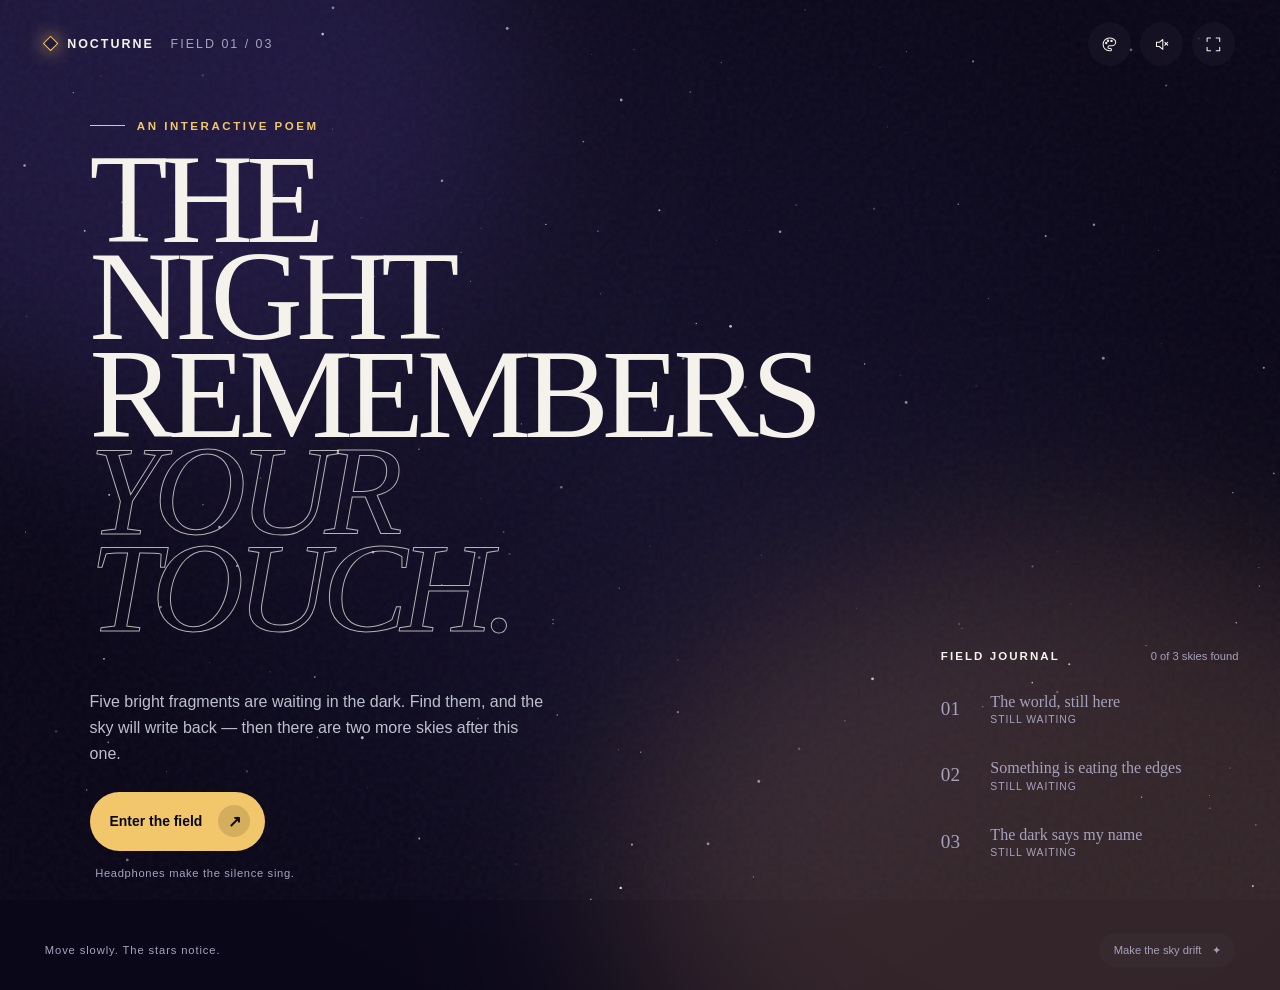
==== commit a045edf2: "claude-code: a descending arc, and five puzzles instead of five clicks (task 025) The three poems we" ====
--- a/index.html
+++ b/index.html
@@ -83,8 +83,21 @@
             </div>
           </div>
           <div class="line-reveal" id="line-reveal" aria-live="polite"></div>
-          <div class="field-guide" id="field-guide"><span class="pulse-dot" aria-hidden="true"></span><span>Move through the field. Touch the brighter stars.</span></div>
-          <button class="keyboard-action" id="keyboard-action" type="button">Awaken next star</button>
+          <div class="field-guide" id="field-guide"><span class="pulse-dot" aria-hidden="true"></span><span>Move through the field. Touch a brighter star, then echo what it plays.</span></div>
+          <!--
+            The attunement. Satellites are real buttons positioned over the
+            canvas rather than shapes hit-tested inside it, so keyboard, touch
+            and assistive technology all work without a second implementation.
+          -->
+          <div class="attune" id="attune" hidden>
+            <div class="attune-points" id="attune-points"></div>
+            <div class="attune-bar">
+              <p class="attune-copy" id="attune-copy"></p>
+              <button class="attune-replay" id="attune-replay" type="button">Play it again</button>
+              <button class="attune-leave" id="attune-leave" type="button">Step back</button>
+            </div>
+          </div>
+          <button class="keyboard-action" id="keyboard-action" type="button">Attune the next star</button>
           <section class="finale" id="finale" aria-labelledby="finale-title" hidden>
             <button class="finale-close" id="finale-close" type="button" aria-label="Close completed poem">×</button>
             <p class="kicker"><span></span>Your constellation</p>
--- a/styles.css
+++ b/styles.css
@@ -103,3 +103,42 @@
   .finale { padding:2.3rem 1.5rem 1.5rem; }
 }
 @media (prefers-reduced-motion:reduce) { *,*::before,*::after { animation-duration:.01ms!important; animation-iteration-count:1!important; transition-duration:.01ms!important; } }
+
+/* --- Attunement ------------------------------------------------------ */
+
+.attune { position:absolute; inset:0; pointer-events:none; }
+.attune[hidden] { display:none; }
+.attune-points { position:absolute; inset:0; }
+
+/* Positioned in px by positionSatellites(), which runs again on resize. */
+.attune-point {
+  position:absolute; width:2.6rem; height:2.6rem; margin:-1.3rem 0 0 -1.3rem;
+  border:1px solid var(--accent); border-radius:50%;
+  background:rgba(255,255,255,.04); color:var(--ink);
+  pointer-events:auto; cursor:pointer;
+  transition:transform 160ms, background 160ms, box-shadow 200ms;
+}
+.attune-point:hover { transform:scale(1.12); background:var(--accent-soft); }
+.attune-point:focus-visible { outline:2px solid var(--accent); outline-offset:4px; }
+.attune-point.is-lit { background:var(--accent); box-shadow:0 0 1.6rem var(--accent); transform:scale(1.2); }
+.attune-point.is-wrong { border-color:var(--ink); background:rgba(255,255,255,.22); transform:scale(.92); }
+
+.attune-bar {
+  position:absolute; left:50%; bottom:5.5rem; transform:translateX(-50%);
+  display:flex; align-items:center; flex-wrap:wrap; justify-content:center; gap:.6rem;
+  padding:.7rem 1rem; border:1px solid var(--line); border-radius:999px;
+  background:rgba(10,7,24,.72); backdrop-filter:blur(12px); pointer-events:auto;
+}
+.attune-copy { margin:0 .4rem 0 .2rem; color:var(--ink); font-size:.8rem; }
+.attune-replay, .attune-leave {
+  padding:.5rem .9rem; border:1px solid var(--line); border-radius:999px;
+  background:transparent; color:var(--muted); cursor:pointer;
+  font-size:.72rem; letter-spacing:.1em; text-transform:uppercase;
+}
+.attune-replay { border-color:var(--accent); color:var(--accent); }
+.attune-replay:hover, .attune-leave:hover { background:rgba(255,255,255,.06); }
+
+@media (max-width:720px) {
+  .attune-bar { bottom:4.2rem; width:min(92vw,22rem); border-radius:1rem; }
+  .attune-copy { flex:1 1 100%; text-align:center; }
+}
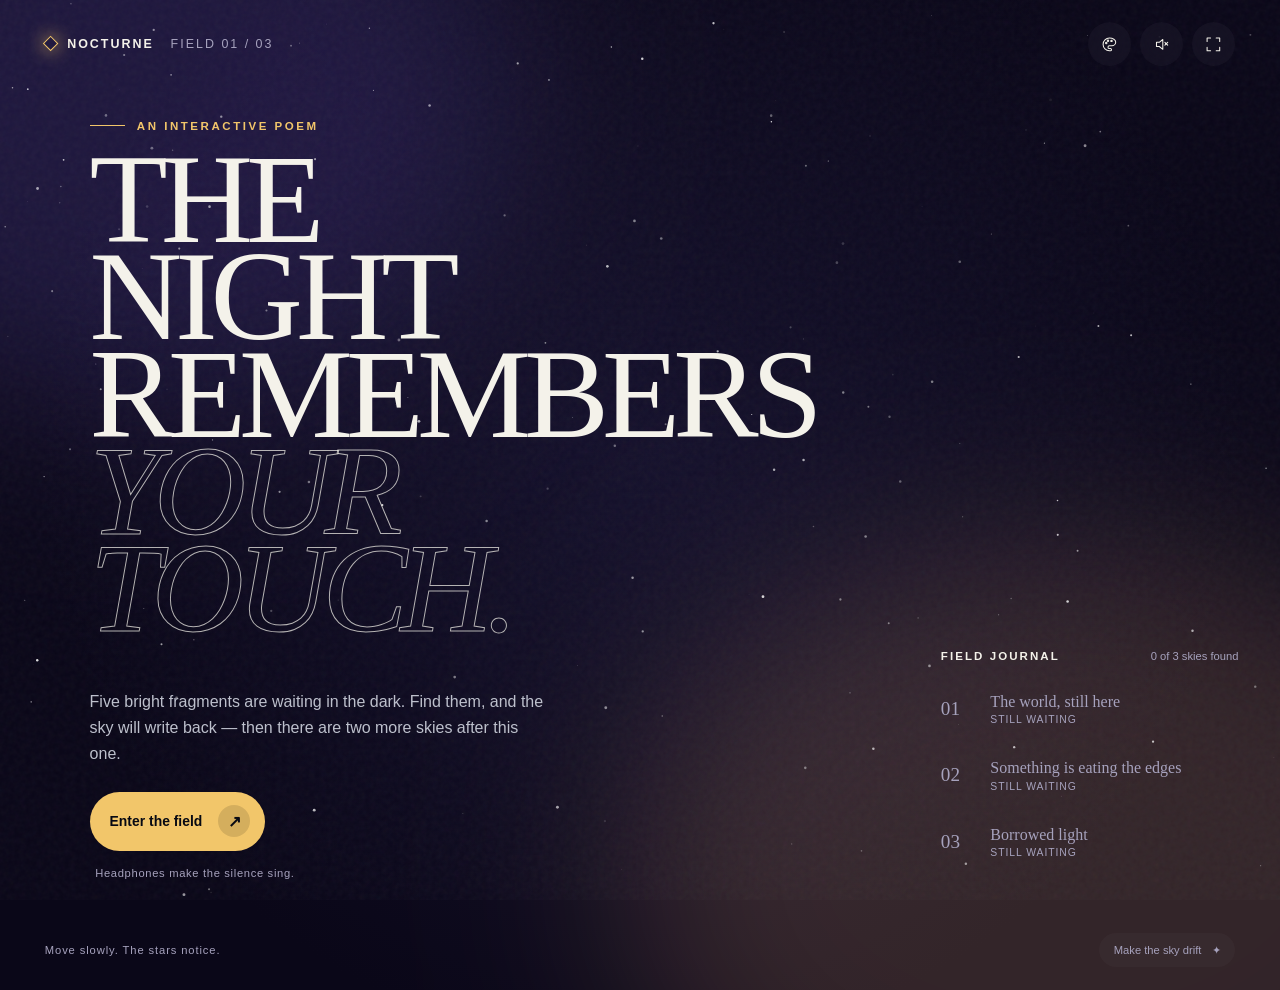
==== commit f18bfcec: "claude-code: a way past every puzzle, and a field that comes apart (task 027) Any attunement can be " ====
--- a/index.html
+++ b/index.html
@@ -94,6 +94,7 @@
             <div class="attune-bar">
               <p class="attune-copy" id="attune-copy"></p>
               <button class="attune-replay" id="attune-replay" type="button">Play it again</button>
+              <button class="attune-skip" id="attune-skip" type="button">Skip this one</button>
               <button class="attune-leave" id="attune-leave" type="button">Step back</button>
             </div>
           </div>
--- a/styles.css
+++ b/styles.css
@@ -130,13 +130,13 @@
   background:rgba(10,7,24,.72); backdrop-filter:blur(12px); pointer-events:auto;
 }
 .attune-copy { margin:0 .4rem 0 .2rem; color:var(--ink); font-size:.8rem; }
-.attune-replay, .attune-leave {
+.attune-replay, .attune-leave, .attune-skip {
   padding:.5rem .9rem; border:1px solid var(--line); border-radius:999px;
   background:transparent; color:var(--muted); cursor:pointer;
   font-size:.72rem; letter-spacing:.1em; text-transform:uppercase;
 }
 .attune-replay { border-color:var(--accent); color:var(--accent); }
-.attune-replay:hover, .attune-leave:hover { background:rgba(255,255,255,.06); }
+.attune-replay:hover, .attune-leave:hover, .attune-skip:hover { background:rgba(255,255,255,.06); }
 
 @media (max-width:720px) {
   .attune-bar { bottom:4.2rem; width:min(92vw,22rem); border-radius:1rem; }
